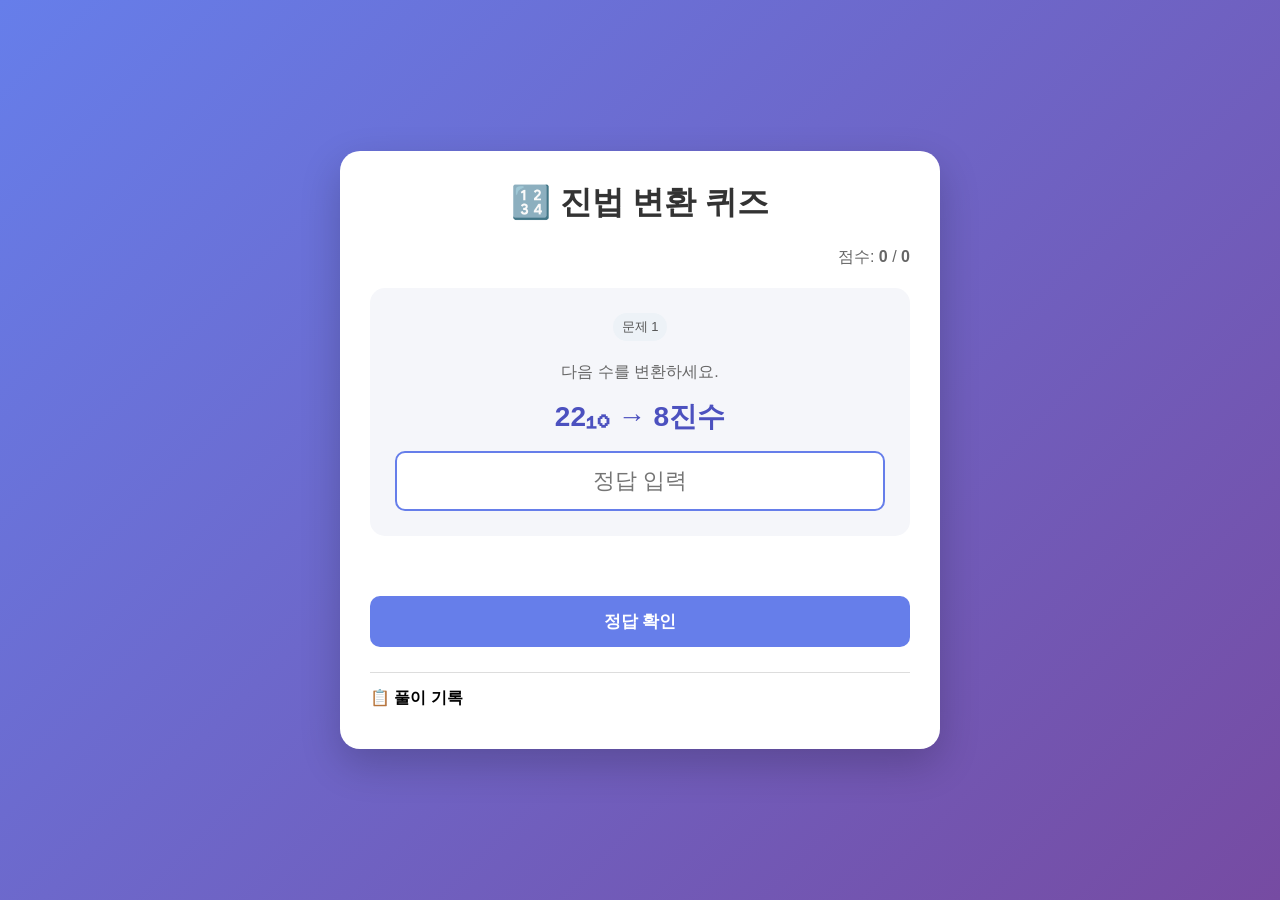
==== index.html @ 1759c620 "Rename 이진법 연습.html to index.html" ====
﻿<!DOCTYPE html>
<html lang="ko">
<head>
<meta charset="UTF-8">
<meta name="viewport" content="width=device-width, initial-scale=1.0">
<title>진법 변환 퀴즈</title>

<style>
    * {
        box-sizing: border-box;
    }

    body {
        margin: 0;
        font-family: Arial, sans-serif;
        background: linear-gradient(135deg, #667eea, #764ba2);
        min-height: 100vh;
        display: flex;
        justify-content: center;
        align-items: center;
        padding: 20px;
    }

    .quiz-container {
        width: 100%;
        max-width: 600px;
        background: white;
        border-radius: 20px;
        padding: 30px;
        box-shadow: 0 15px 40px rgba(0,0,0,0.2);
    }

    h1 {
        text-align: center;
        margin-top: 0;
        color: #333;
    }

    .score {
        text-align: right;
        color: #666;
        margin-bottom: 20px;
    }

    .question {
        background: #f5f6fa;
        border-radius: 15px;
        padding: 25px;
        text-align: center;
        margin-bottom: 20px;
    }

    .question .conversion {
        font-size: 28px;
        font-weight: bold;
        color: #4c51bf;
        margin: 15px 0;
    }

    .question p {
        color: #666;
        margin-bottom: 5px;
    }

    input {
        width: 100%;
        padding: 15px;
        font-size: 22px;
        text-align: center;
        border: 2px solid #ddd;
        border-radius: 10px;
        outline: none;
        transition: 0.2s;
    }

    input:focus {
        border-color: #667eea;
    }

    button {
        width: 100%;
        padding: 14px;
        border: none;
        border-radius: 10px;
        font-size: 17px;
        font-weight: bold;
        cursor: pointer;
        margin-top: 10px;
        transition: 0.2s;
    }

    #submitBtn {
        background: #667eea;
        color: white;
    }

    #submitBtn:hover {
        background: #5568d8;
    }

    #nextBtn {
        background: #48bb78;
        color: white;
        display: none;
    }

    #nextBtn:hover {
        background: #38a169;
    }

    .result {
        text-align: center;
        font-size: 18px;
        font-weight: bold;
        margin: 15px 0;
        min-height: 25px;
    }

    .correct {
        color: #38a169;
    }

    .wrong {
        color: #e53e3e;
    }

    .history {
        margin-top: 25px;
        border-top: 1px solid #ddd;
        padding-top: 15px;
    }

    .history-title {
        font-weight: bold;
        margin-bottom: 10px;
    }

    .history-item {
        padding: 7px 10px;
        border-radius: 7px;
        margin-bottom: 5px;
        font-size: 14px;
    }

    .history-item.correct {
        background: #e6fffa;
    }

    .history-item.wrong {
        background: #fff5f5;
    }

    .badge {
        display: inline-block;
        padding: 5px 9px;
        border-radius: 20px;
        background: #edf2f7;
        color: #555;
        font-size: 13px;
        margin-bottom: 5px;
    }
</style>
</head>

<body>

<div class="quiz-container">

    <h1>🔢 진법 변환 퀴즈</h1>

    <div class="score">
        점수: <strong id="score">0</strong> /
        <strong id="total">0</strong>
    </div>

    <div class="question">
        <span class="badge" id="questionNumber">문제 1</span>

        <p>다음 수를 변환하세요.</p>

        <div class="conversion" id="questionText">
            1010₂ → 10진수
        </div>

        <input
            type="text"
            id="answer"
            placeholder="정답 입력"
            autocomplete="off"
        >
    </div>

    <div class="result" id="result"></div>

    <button id="submitBtn">정답 확인</button>
    <button id="nextBtn">다음 문제 →</button>

    <div class="history">
        <div class="history-title">📋 풀이 기록</div>
        <div id="historyList"></div>
    </div>

</div>

<script>
    const BASES = {
        2: "2진수",
        8: "8진수",
        16: "16진수"
    };

    let currentQuestion;
    let score = 0;
    let total = 0;

    const questionText = document.getElementById("questionText");
    const questionNumber = document.getElementById("questionNumber");
    const answerInput = document.getElementById("answer");
    const result = document.getElementById("result");
    const scoreElement = document.getElementById("score");
    const totalElement = document.getElementById("total");
    const historyList = document.getElementById("historyList");

    const submitBtn = document.getElementById("submitBtn");
    const nextBtn = document.getElementById("nextBtn");


    // 10진수 → 2/8/16진수 문제 생성
    function generateQuestion() {

        const targetBases = [2, 8, 16];

        const targetBase =
            targetBases[Math.floor(Math.random() * targetBases.length)];

        // 1 ~ 255 사이의 10진수
        const decimalNumber =
            Math.floor(Math.random() * 255) + 1;

        const correctAnswer =
            decimalNumber.toString(targetBase).toUpperCase();

        currentQuestion = {
            decimalNumber,
            targetBase,
            correctAnswer
        };

        questionNumber.textContent =
            `문제 ${total + 1}`;

        questionText.textContent =
            `${decimalNumber}₁₀ → ${BASES[targetBase]}`;

        answerInput.value = "";
        answerInput.disabled = false;

        result.textContent = "";
        result.className = "result";

        submitBtn.style.display = "block";
        nextBtn.style.display = "none";

        answerInput.focus();
    }


    // 정답 확인
    function checkAnswer() {

        const userAnswer =
            answerInput.value.trim().toUpperCase();

        if (!userAnswer) {
            result.textContent = "정답을 입력해주세요.";
            result.className = "result wrong";
            return;
        }

        total++;

        if (userAnswer === currentQuestion.correctAnswer) {

            score++;

            result.textContent = "🎉 정답!";
            result.className = "result correct";

            addHistory(
                true,
                `${currentQuestion.decimalNumber}₁₀ → ` +
                `${currentQuestion.correctAnswer}${getSubscript(currentQuestion.targetBase)}`
            );

        } else {

            result.textContent =
                `❌ 오답! 정답: ${currentQuestion.correctAnswer}`;

            result.className = "result wrong";

            addHistory(
                false,
                `${currentQuestion.decimalNumber}₁₀ → ` +
                `입력: ${userAnswer} / 정답: ${currentQuestion.correctAnswer}`
            );
        }

        scoreElement.textContent = score;
        totalElement.textContent = total;

        answerInput.disabled = true;
        submitBtn.style.display = "none";
        nextBtn.style.display = "block";
    }


    // 진법 아래첨자
    function getSubscript(base) {
        const subscript = {
            2: "₂",
            8: "₈",
            16: "₁₆"
        };

        return subscript[base];
    }


    // 풀이 기록
    function addHistory(isCorrect, text) {

        const item = document.createElement("div");

        item.className =
            `history-item ${isCorrect ? "correct" : "wrong"}`;

        item.textContent =
            `${isCorrect ? "⭕" : "❌"} ${text}`;

        historyList.prepend(item);

        while (historyList.children.length > 10) {
            historyList.removeChild(historyList.lastChild);
        }
    }


    submitBtn.addEventListener("click", checkAnswer);

    nextBtn.addEventListener("click", generateQuestion);


    // Enter 키
    answerInput.addEventListener("keydown", function(event) {

        if (event.key === "Enter") {

            if (answerInput.disabled) {
                generateQuestion();
            } else {
                checkAnswer();
            }

        }

    });


    // 첫 문제
    generateQuestion();
</script>


</body>
</html>
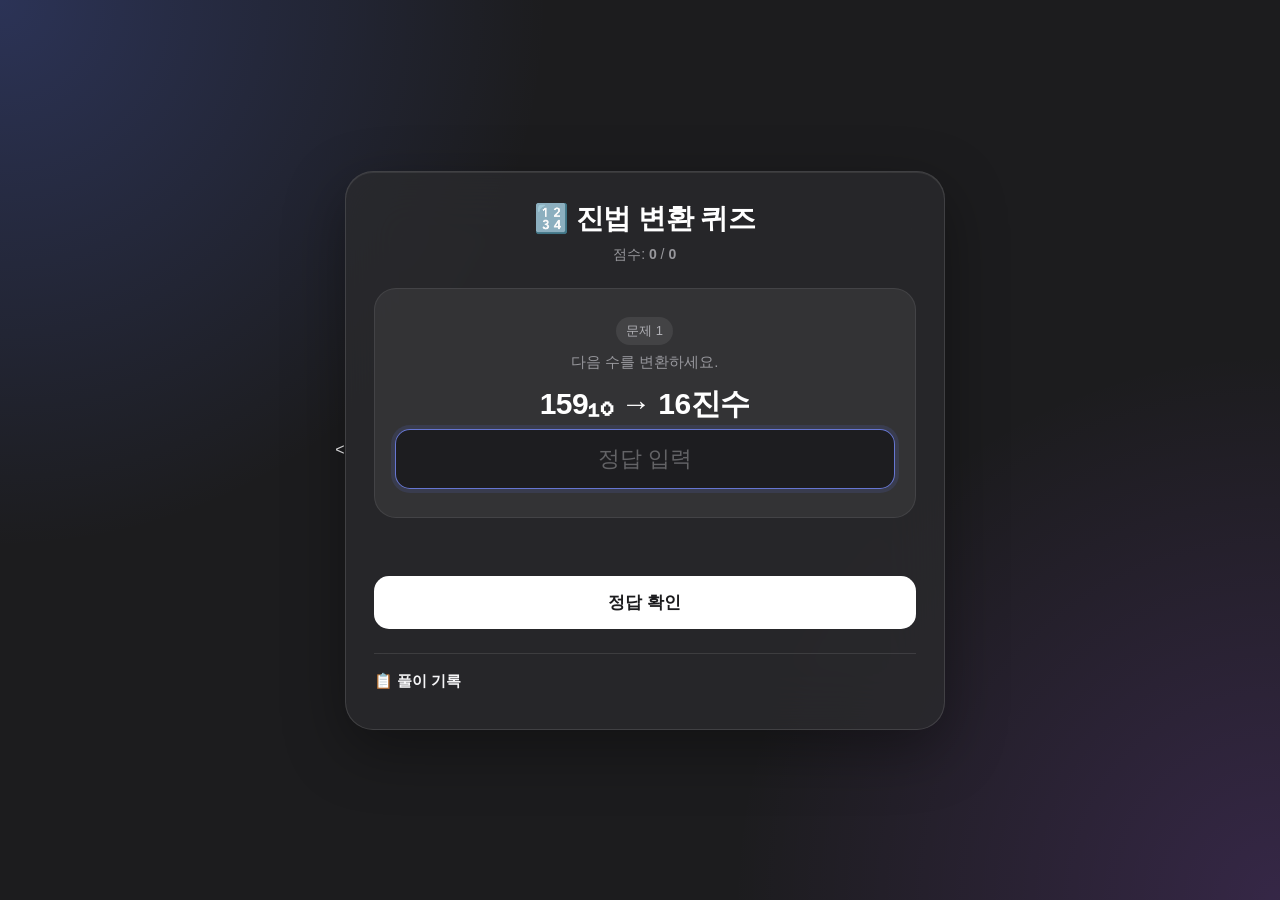
==== commit 468ca79b: "Refactor index.html for better design and functionality Updated styles and structure for improved UI" ====
--- a/index.html
+++ b/index.html
@@ -5,162 +5,225 @@
 <meta name="viewport" content="width=device-width, initial-scale=1.0">
 <title>진법 변환 퀴즈</title>
 
-<style>
+<<style>
     * {
         box-sizing: border-box;
     }
 
     body {
         margin: 0;
-        font-family: Arial, sans-serif;
-        background: linear-gradient(135deg, #667eea, #764ba2);
+        font-family: -apple-system, BlinkMacSystemFont, "SF Pro Display",
+                     "Pretendard", sans-serif;
+        background:
+            radial-gradient(circle at top left, rgba(90, 120, 255, 0.25), transparent 35%),
+            radial-gradient(circle at bottom right, rgba(170, 90, 255, 0.18), transparent 35%),
+            #1c1c1e;
         min-height: 100vh;
         display: flex;
         justify-content: center;
         align-items: center;
         padding: 20px;
+        color: #f5f5f7;
     }
 
     .quiz-container {
         width: 100%;
         max-width: 600px;
-        background: white;
-        border-radius: 20px;
-        padding: 30px;
-        box-shadow: 0 15px 40px rgba(0,0,0,0.2);
+        padding: 28px;
+        border-radius: 28px;
+
+        background: rgba(44, 44, 46, 0.72);
+        border: 1px solid rgba(255, 255, 255, 0.12);
+        box-shadow:
+            0 20px 60px rgba(0, 0, 0, 0.35),
+            inset 0 1px 0 rgba(255, 255, 255, 0.08);
+
+        backdrop-filter: blur(30px);
+        -webkit-backdrop-filter: blur(30px);
     }
 
     h1 {
         text-align: center;
-        margin-top: 0;
-        color: #333;
+        margin: 0 0 8px;
+        font-size: 28px;
+        font-weight: 700;
+        letter-spacing: -0.5px;
+        color: #ffffff;
     }
 
     .score {
-        text-align: right;
-        color: #666;
-        margin-bottom: 20px;
+        text-align: center;
+        color: #98989d;
+        font-size: 14px;
+        margin-bottom: 24px;
     }
 
     .question {
-        background: #f5f6fa;
-        border-radius: 15px;
-        padding: 25px;
+        background: rgba(58, 58, 60, 0.7);
+        border: 1px solid rgba(255, 255, 255, 0.08);
+        border-radius: 22px;
+        padding: 28px 20px;
         text-align: center;
-        margin-bottom: 20px;
+        margin-bottom: 18px;
+    }
+
+    .question p {
+        color: #98989d;
+        margin: 0 0 8px;
+        font-size: 15px;
     }
 
     .question .conversion {
-        font-size: 28px;
-        font-weight: bold;
-        color: #4c51bf;
-        margin: 15px 0;
-    }
-
-    .question p {
-        color: #666;
-        margin-bottom: 5px;
+        font-size: 30px;
+        font-weight: 700;
+        letter-spacing: -0.5px;
+        color: #ffffff;
+        margin: 12px 0 4px;
+    }
+
+    .badge {
+        display: inline-block;
+        padding: 5px 10px;
+        border-radius: 999px;
+        background: rgba(255, 255, 255, 0.08);
+        color: #b0b0b5;
+        font-size: 13px;
+        margin-bottom: 8px;
     }
 
     input {
         width: 100%;
-        padding: 15px;
+        padding: 16px;
         font-size: 22px;
+        font-family: inherit;
         text-align: center;
-        border: 2px solid #ddd;
-        border-radius: 10px;
+
+        color: #ffffff;
+        background: rgba(28, 28, 30, 0.75);
+
+        border: 1px solid rgba(255, 255, 255, 0.12);
+        border-radius: 15px;
         outline: none;
-        transition: 0.2s;
+
+        transition: 0.2s ease;
+    }
+
+    input::placeholder {
+        color: #636366;
     }
 
     input:focus {
-        border-color: #667eea;
+        border-color: rgba(120, 140, 255, 0.8);
+        background: rgba(28, 28, 30, 0.9);
+        box-shadow: 0 0 0 4px rgba(100, 120, 255, 0.12);
     }
 
     button {
         width: 100%;
-        padding: 14px;
+        padding: 15px;
         border: none;
-        border-radius: 10px;
+        border-radius: 15px;
+
+        font-family: inherit;
         font-size: 17px;
-        font-weight: bold;
+        font-weight: 600;
+
         cursor: pointer;
         margin-top: 10px;
-        transition: 0.2s;
+
+        transition:
+            transform 0.15s ease,
+            opacity 0.15s ease,
+            background 0.2s ease;
+    }
+
+    button:active {
+        transform: scale(0.98);
     }
 
     #submitBtn {
-        background: #667eea;
-        color: white;
+        background: #ffffff;
+        color: #1c1c1e;
     }
 
     #submitBtn:hover {
-        background: #5568d8;
+        background: #e5e5ea;
     }
 
     #nextBtn {
-        background: #48bb78;
+        background: rgba(72, 187, 120, 0.9);
         color: white;
         display: none;
     }
 
     #nextBtn:hover {
-        background: #38a169;
+        background: rgba(72, 187, 120, 1);
     }
 
     .result {
         text-align: center;
-        font-size: 18px;
-        font-weight: bold;
-        margin: 15px 0;
-        min-height: 25px;
+        font-size: 16px;
+        font-weight: 600;
+        margin: 16px 0;
+        min-height: 24px;
     }
 
     .correct {
-        color: #38a169;
+        color: #30d158;
     }
 
     .wrong {
-        color: #e53e3e;
+        color: #ff453a;
     }
 
     .history {
-        margin-top: 25px;
-        border-top: 1px solid #ddd;
-        padding-top: 15px;
+        margin-top: 24px;
+        border-top: 1px solid rgba(255, 255, 255, 0.1);
+        padding-top: 18px;
     }
 
     .history-title {
-        font-weight: bold;
+        font-size: 15px;
+        font-weight: 600;
+        color: #f5f5f7;
         margin-bottom: 10px;
     }
 
     .history-item {
-        padding: 7px 10px;
-        border-radius: 7px;
-        margin-bottom: 5px;
+        padding: 9px 12px;
+        border-radius: 11px;
+        margin-bottom: 6px;
         font-size: 14px;
+        background: rgba(255, 255, 255, 0.05);
     }
 
     .history-item.correct {
-        background: #e6fffa;
+        background: rgba(48, 209, 88, 0.10);
     }
 
     .history-item.wrong {
-        background: #fff5f5;
-    }
-
-    .badge {
-        display: inline-block;
-        padding: 5px 9px;
-        border-radius: 20px;
-        background: #edf2f7;
-        color: #555;
-        font-size: 13px;
-        margin-bottom: 5px;
-    }
-</style>
-</head>
+        background: rgba(255, 69, 58, 0.10);
+    }
+
+    @media (max-width: 500px) {
+        body {
+            padding: 14px;
+        }
+
+        .quiz-container {
+            padding: 22px;
+            border-radius: 24px;
+        }
+
+        h1 {
+            font-size: 25px;
+        }
+
+        .question .conversion {
+            font-size: 27px;
+        }
+    }
+</style></head>
 
 <body>
 
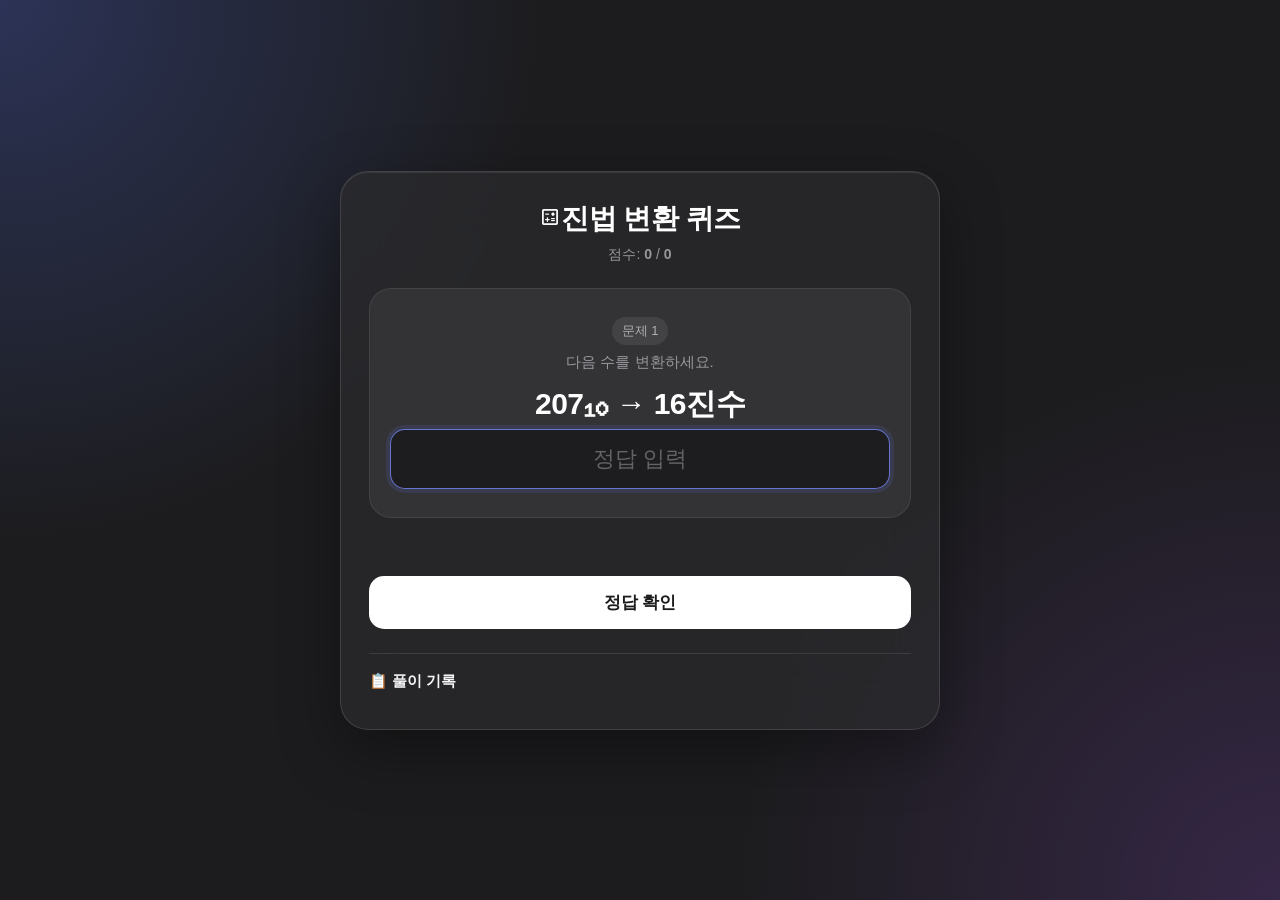
==== commit 96240a2b: "이모지 ➡️ 머터리얼 아이콘 변경 시험 Added Material Symbols font and adjusted styles." ====
--- a/index.html
+++ b/index.html
@@ -4,8 +4,12 @@
 <meta charset="UTF-8">
 <meta name="viewport" content="width=device-width, initial-scale=1.0">
 <title>진법 변환 퀴즈</title>
-
-<<style>
+<link
+    href="https://fonts.googleapis.com/css2?family=Material+Symbols+Rounded:opsz,wght,FILL,GRAD@20..48,400,0,0"
+    rel="stylesheet"
+/>
+
+<style>
     * {
         box-sizing: border-box;
     }
@@ -223,13 +227,30 @@
             font-size: 27px;
         }
     }
+
+   .material-symbols-rounded {
+    font-family: 'Material Symbols Rounded';
+    font-weight: normal;
+    font-style: normal;
+    font-size: 22px;
+    line-height: 1;
+    letter-spacing: normal;
+    text-transform: none;
+    display: inline-block;
+    white-space: nowrap;
+    word-wrap: normal;
+    direction: ltr;
+    -webkit-font-feature-settings: 'liga';
+    -webkit-font-smoothing: antialiased;
+    font-feature-settings: 'liga';
+}
 </style></head>
 
 <body>
 
 <div class="quiz-container">
 
-    <h1>🔢 진법 변환 퀴즈</h1>
+    <h1><span class="material-symbols-rounded">calculate</span>진법 변환 퀴즈</h1>
 
     <div class="score">
         점수: <strong id="score">0</strong> /
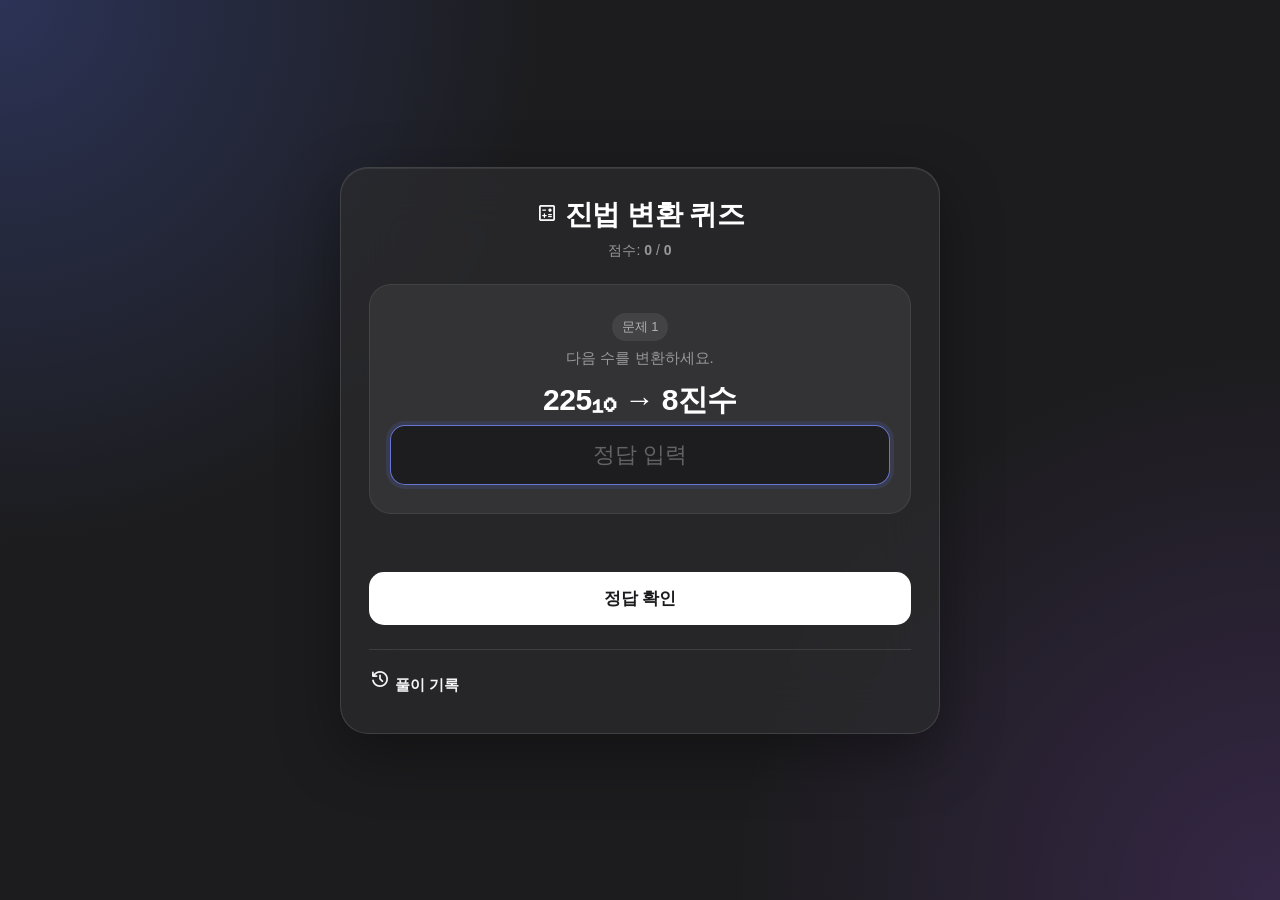
==== commit f3463598: "머터리얼 아이콘 변경작업" ====
--- a/index.html
+++ b/index.html
@@ -250,7 +250,7 @@
 
 <div class="quiz-container">
 
-    <h1><span class="material-symbols-rounded">calculate</span>진법 변환 퀴즈</h1>
+    <h1><span class="material-symbols-rounded">calculate</span> 진법 변환 퀴즈</h1>
 
     <div class="score">
         점수: <strong id="score">0</strong> /
@@ -280,7 +280,7 @@
     <button id="nextBtn">다음 문제 →</button>
 
     <div class="history">
-        <div class="history-title">📋 풀이 기록</div>
+        <div class="history-title"><span class="material-symbols-rounded">history</span> 풀이 기록</div>
         <div id="historyList"></div>
     </div>
 
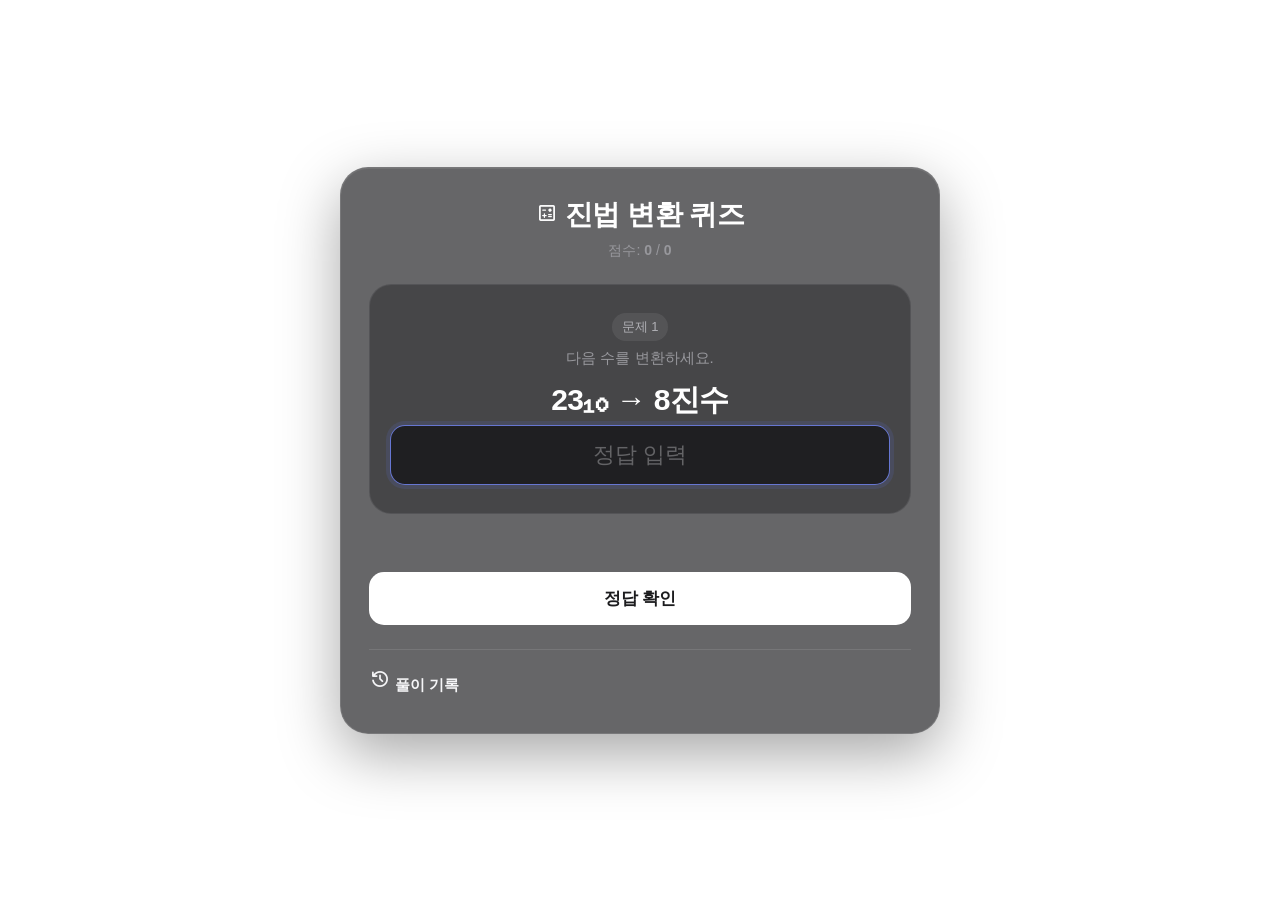
==== commit 3402fbbd: "라이트모드 테스트" ====
--- a/index.html
+++ b/index.html
@@ -18,10 +18,7 @@
         margin: 0;
         font-family: -apple-system, BlinkMacSystemFont, "SF Pro Display",
                      "Pretendard", sans-serif;
-        background:
-            radial-gradient(circle at top left, rgba(90, 120, 255, 0.25), transparent 35%),
-            radial-gradient(circle at bottom right, rgba(170, 90, 255, 0.18), transparent 35%),
-            #1c1c1e;
+        background color:#f2f2f2;
         min-height: 100vh;
         display: flex;
         justify-content: center;
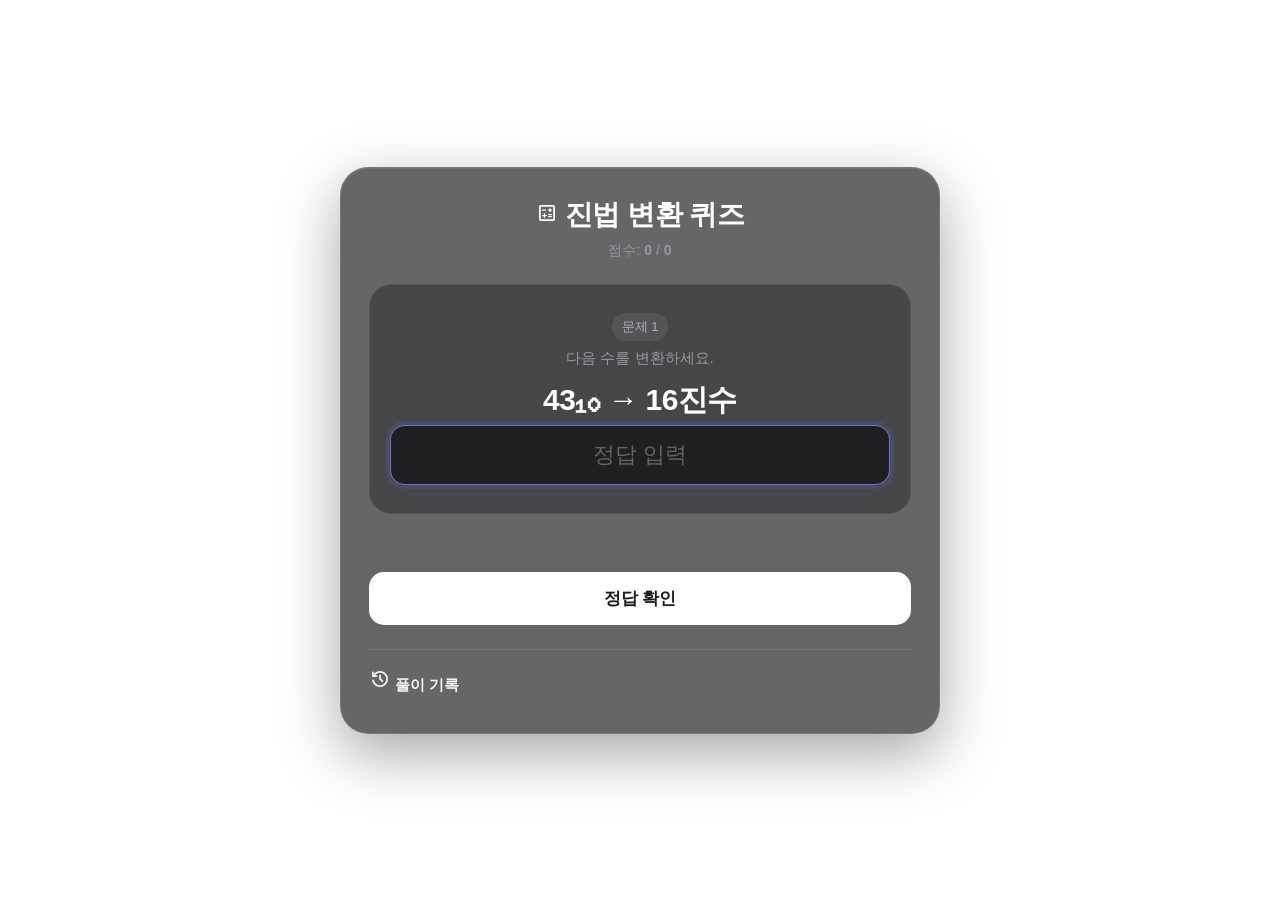
==== commit 4ee56620: "코드 가독성 수정" ====
--- a/index.html
+++ b/index.html
@@ -241,46 +241,34 @@
     -webkit-font-smoothing: antialiased;
     font-feature-settings: 'liga';
 }
-</style></head>
-
-<body>
-
-<div class="quiz-container">
-
-    <h1><span class="material-symbols-rounded">calculate</span> 진법 변환 퀴즈</h1>
-
-    <div class="score">
-        점수: <strong id="score">0</strong> /
-        <strong id="total">0</strong>
-    </div>
-
-    <div class="question">
-        <span class="badge" id="questionNumber">문제 1</span>
-
-        <p>다음 수를 변환하세요.</p>
-
-        <div class="conversion" id="questionText">
-            1010₂ → 10진수
-        </div>
-
-        <input
+</style>
+</head>
+    <body>
+        <div class="quiz-container">
+            <h1><span class="material-symbols-rounded">calculate</span> 진법 변환 퀴즈</h1>
+                <div class="score">
+                    점수: <strong id="score">0</strong> /
+                    <strong id="total">0</strong>
+            </div>
+            <div class="question">
+                <span class="badge" id="questionNumber">문제 1</span>
+                <p>다음 수를 변환하세요.</p>
+                <div class="conversion" id="questionText">
+                    1010₂ → 10진수
+            </div>
+            <input
             type="text"
             id="answer"
             placeholder="정답 입력"
-            autocomplete="off"
-        >
+            autocomplete="off">
     </div>
-
     <div class="result" id="result"></div>
-
-    <button id="submitBtn">정답 확인</button>
-    <button id="nextBtn">다음 문제 →</button>
-
-    <div class="history">
-        <div class="history-title"><span class="material-symbols-rounded">history</span> 풀이 기록</div>
+        <button id="submitBtn">정답 확인</button>
+        <button id="nextBtn">다음 문제 →</button>
+        <div class="history">
+            <div class="history-title"><span class="material-symbols-rounded">history</span> 풀이 기록</div>
         <div id="historyList"></div>
     </div>
-
 </div>
 
 <script>
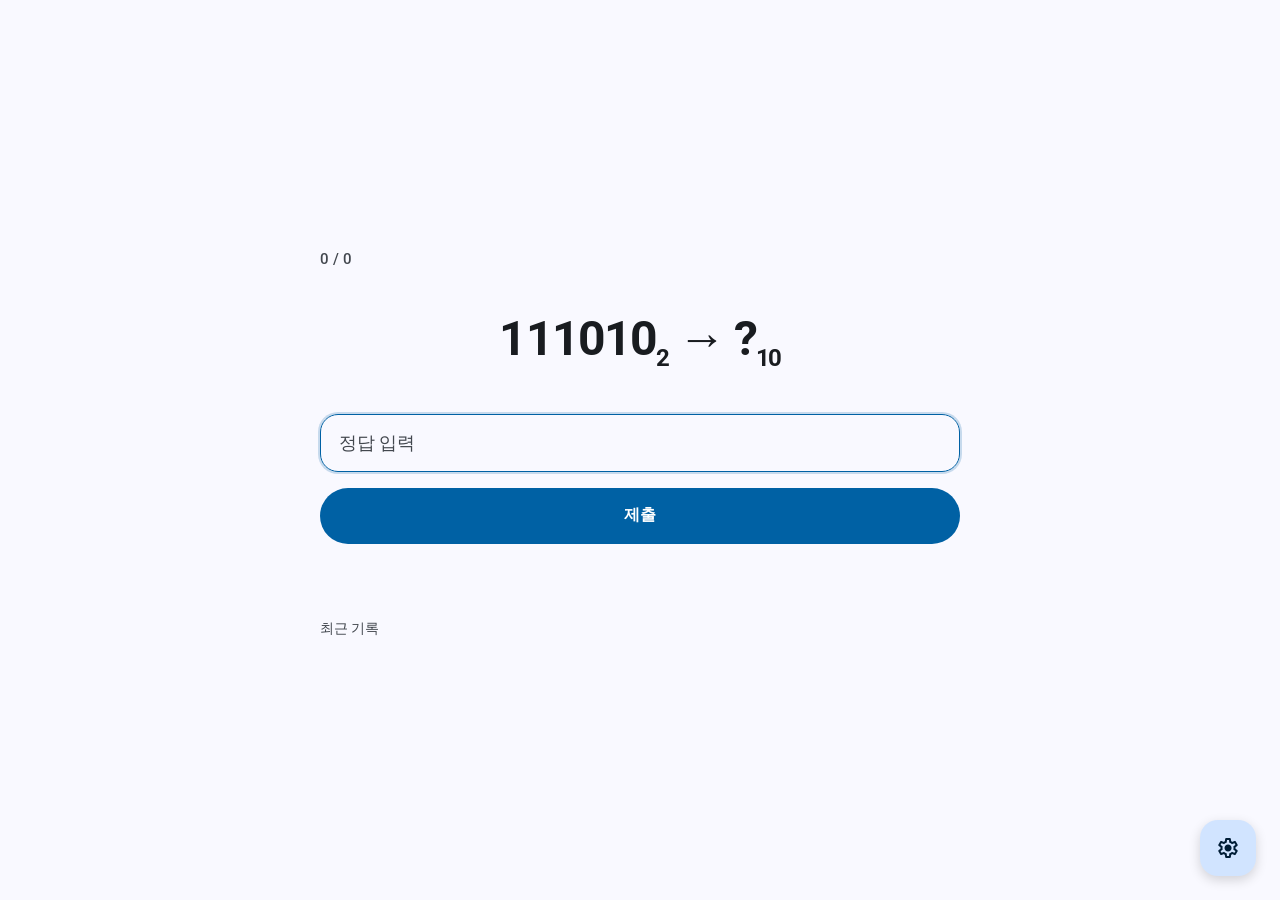
==== commit 0666ab03: "Add files via upload" ====
--- a/index.html
+++ b/index.html
@@ -1,445 +1,734 @@
-﻿<!DOCTYPE html>
+<!DOCTYPE html>
 <html lang="ko">
 <head>
-<meta charset="UTF-8">
-<meta name="viewport" content="width=device-width, initial-scale=1.0">
-<title>진법 변환 퀴즈</title>
-<link
-    href="https://fonts.googleapis.com/css2?family=Material+Symbols+Rounded:opsz,wght,FILL,GRAD@20..48,400,0,0"
-    rel="stylesheet"
-/>
-
-<style>
-    * {
-        box-sizing: border-box;
-    }
-
-    body {
-        margin: 0;
-        font-family: -apple-system, BlinkMacSystemFont, "SF Pro Display",
-                     "Pretendard", sans-serif;
-        background color:#f2f2f2;
-        min-height: 100vh;
-        display: flex;
-        justify-content: center;
-        align-items: center;
-        padding: 20px;
-        color: #f5f5f7;
-    }
-
-    .quiz-container {
-        width: 100%;
-        max-width: 600px;
-        padding: 28px;
-        border-radius: 28px;
-
-        background: rgba(44, 44, 46, 0.72);
-        border: 1px solid rgba(255, 255, 255, 0.12);
-        box-shadow:
-            0 20px 60px rgba(0, 0, 0, 0.35),
-            inset 0 1px 0 rgba(255, 255, 255, 0.08);
-
-        backdrop-filter: blur(30px);
-        -webkit-backdrop-filter: blur(30px);
-    }
-
-    h1 {
-        text-align: center;
-        margin: 0 0 8px;
-        font-size: 28px;
-        font-weight: 700;
-        letter-spacing: -0.5px;
-        color: #ffffff;
-    }
-
-    .score {
-        text-align: center;
-        color: #98989d;
-        font-size: 14px;
-        margin-bottom: 24px;
-    }
-
-    .question {
-        background: rgba(58, 58, 60, 0.7);
-        border: 1px solid rgba(255, 255, 255, 0.08);
-        border-radius: 22px;
-        padding: 28px 20px;
-        text-align: center;
-        margin-bottom: 18px;
-    }
-
-    .question p {
-        color: #98989d;
-        margin: 0 0 8px;
-        font-size: 15px;
-    }
-
-    .question .conversion {
-        font-size: 30px;
-        font-weight: 700;
-        letter-spacing: -0.5px;
-        color: #ffffff;
-        margin: 12px 0 4px;
-    }
-
-    .badge {
-        display: inline-block;
-        padding: 5px 10px;
-        border-radius: 999px;
-        background: rgba(255, 255, 255, 0.08);
-        color: #b0b0b5;
-        font-size: 13px;
-        margin-bottom: 8px;
-    }
-
-    input {
-        width: 100%;
-        padding: 16px;
-        font-size: 22px;
-        font-family: inherit;
-        text-align: center;
-
-        color: #ffffff;
-        background: rgba(28, 28, 30, 0.75);
-
-        border: 1px solid rgba(255, 255, 255, 0.12);
-        border-radius: 15px;
-        outline: none;
-
-        transition: 0.2s ease;
-    }
-
-    input::placeholder {
-        color: #636366;
-    }
-
-    input:focus {
-        border-color: rgba(120, 140, 255, 0.8);
-        background: rgba(28, 28, 30, 0.9);
-        box-shadow: 0 0 0 4px rgba(100, 120, 255, 0.12);
-    }
-
-    button {
-        width: 100%;
-        padding: 15px;
-        border: none;
-        border-radius: 15px;
-
-        font-family: inherit;
-        font-size: 17px;
-        font-weight: 600;
-
-        cursor: pointer;
-        margin-top: 10px;
-
-        transition:
-            transform 0.15s ease,
-            opacity 0.15s ease,
-            background 0.2s ease;
-    }
-
-    button:active {
-        transform: scale(0.98);
-    }
-
-    #submitBtn {
-        background: #ffffff;
-        color: #1c1c1e;
-    }
-
-    #submitBtn:hover {
-        background: #e5e5ea;
-    }
-
-    #nextBtn {
-        background: rgba(72, 187, 120, 0.9);
-        color: white;
+    <meta charset="UTF-8">
+
+    <meta
+        name="viewport"
+        content="width=device-width, initial-scale=1.0, viewport-fit=cover"
+    >
+
+    <title>진법 변환 퀴즈</title>
+
+    <!-- Material Symbols + Roboto -->
+    <link
+        rel="preconnect"
+        href="https://fonts.googleapis.com"
+    >
+
+    <link
+        rel="preconnect"
+        href="https://fonts.gstatic.com"
+        crossorigin
+    >
+
+    <link
+        href="https://fonts.googleapis.com/css2?family=Material+Symbols+Rounded:opsz,wght,FILL,GRAD@20..48,400,0,0&family=Roboto:wght@400;500;700&display=swap"
+        rel="stylesheet"
+    >
+
+    <!-- 색상 / 디자인 -->
+    <link rel="stylesheet" href="theme.css">
+
+    <!-- 레이아웃 / 컴포넌트 -->
+    <link rel="stylesheet" href="style.css">
+
+    <style>
+    #settingsContainer {
         display: none;
     }
 
-    #nextBtn:hover {
-        background: rgba(72, 187, 120, 1);
+    #settingsContainer.settings-open {
+        display: block;
     }
-
-    .result {
-        text-align: center;
-        font-size: 16px;
-        font-weight: 600;
-        margin: 16px 0;
-        min-height: 24px;
-    }
-
-    .correct {
-        color: #30d158;
-    }
-
-    .wrong {
-        color: #ff453a;
-    }
-
-    .history {
-        margin-top: 24px;
-        border-top: 1px solid rgba(255, 255, 255, 0.1);
-        padding-top: 18px;
-    }
-
-    .history-title {
-        font-size: 15px;
-        font-weight: 600;
-        color: #f5f5f7;
-        margin-bottom: 10px;
-    }
-
-    .history-item {
-        padding: 9px 12px;
-        border-radius: 11px;
-        margin-bottom: 6px;
-        font-size: 14px;
-        background: rgba(255, 255, 255, 0.05);
-    }
-
-    .history-item.correct {
-        background: rgba(48, 209, 88, 0.10);
-    }
-
-    .history-item.wrong {
-        background: rgba(255, 69, 58, 0.10);
-    }
-
-    @media (max-width: 500px) {
-        body {
-            padding: 14px;
-        }
-
-        .quiz-container {
-            padding: 22px;
-            border-radius: 24px;
-        }
-
-        h1 {
-            font-size: 25px;
-        }
-
-        .question .conversion {
-            font-size: 27px;
-        }
-    }
-
-   .material-symbols-rounded {
-    font-family: 'Material Symbols Rounded';
-    font-weight: normal;
-    font-style: normal;
-    font-size: 22px;
-    line-height: 1;
-    letter-spacing: normal;
-    text-transform: none;
-    display: inline-block;
-    white-space: nowrap;
-    word-wrap: normal;
-    direction: ltr;
-    -webkit-font-feature-settings: 'liga';
-    -webkit-font-smoothing: antialiased;
-    font-feature-settings: 'liga';
-}
 </style>
 </head>
-    <body>
-        <div class="quiz-container">
-            <h1><span class="material-symbols-rounded">calculate</span> 진법 변환 퀴즈</h1>
-                <div class="score">
-                    점수: <strong id="score">0</strong> /
-                    <strong id="total">0</strong>
+
+
+<body>
+
+    <!-- =====================================================
+         QUIZ
+         ===================================================== -->
+
+    <main class="app">
+
+        <section class="quiz-card">
+
+            <!-- 상단 -->
+            <header class="header">
+
+                <div class="title">
+
+                    <div class="title-icon">
+                        <span class="material-symbols-rounded">
+                            calculate
+                        </span>
+                    </div>
+
+                    <span>진법 변환 퀴즈</span>
+
+                </div>
+
+
+                <div
+                    class="score"
+                    id="score"
+                >
+                    0 / 0
+                </div>
+
+            </header>
+
+
+            <!-- 문제 -->
+            <div
+                class="question"
+                id="question"
+            >
+                101101<sub>2</sub> → ?<sub>16</sub>
             </div>
-            <div class="question">
-                <span class="badge" id="questionNumber">문제 1</span>
-                <p>다음 수를 변환하세요.</p>
-                <div class="conversion" id="questionText">
-                    1010₂ → 10진수
+
+
+            <!-- 답 입력 -->
+            <div class="answer-area">
+
+                <input
+                    id="answerInput"
+                    class="answer-input"
+                    type="text"
+                    inputmode="text"
+                    autocomplete="off"
+                    autocapitalize="characters"
+                    spellcheck="false"
+                    placeholder="정답 입력"
+                    aria-label="답 입력"
+                >
+
+
+                <button
+                    id="submitButton"
+                    class="submit-button"
+                    type="button"
+                >
+                    제출
+                </button>
+
             </div>
-            <input
-            type="text"
-            id="answer"
-            placeholder="정답 입력"
-            autocomplete="off">
+
+
+            <!-- 결과 -->
+            <div
+                id="result"
+                class="result"
+                aria-live="polite"
+            ></div>
+
+
+            <!-- 최근 기록 -->
+            <section class="history">
+
+                <div class="history-title">
+                    최근 기록
+                </div>
+
+                <div
+                    id="historyList"
+                    class="history-list"
+                ></div>
+
+            </section>
+
+        </section>
+
+    </main>
+
+
+
+    <!-- =====================================================
+         SETTINGS FAB
+         오른쪽 아래 설정 버튼
+         ===================================================== -->
+
+    <button
+        id="settingsFab"
+        class="settings-fab"
+        type="button"
+        aria-label="설정"
+        aria-haspopup="dialog"
+    >
+
+        <span class="material-symbols-rounded">
+            settings
+        </span>
+
+    </button>
+
+
+
+    <!-- =====================================================
+         SETTINGS BOTTOM SHEET
+         ===================================================== -->
+
+    <div id="settingsContainer">
+
+
+        <!-- 배경 눌러도 닫힘 -->
+        <div
+            id="settingsBackdrop"
+            class="settings-backdrop"
+        ></div>
+
+
+        <section
+            id="settingsSheet"
+            class="settings-sheet"
+            role="dialog"
+            aria-modal="true"
+            aria-label="설정"
+        >
+
+            <!-- 위에 있는 작은 손잡이 -->
+            <div class="sheet-handle"></div>
+
+
+            <!-- =================================================
+                 SETTINGS MAIN
+                 ================================================= -->
+
+            <div
+                id="settingsMain"
+                class="settings-main"
+            >
+
+
+                <!-- 진법 -->
+
+                <div class="settings-group">
+
+                    <div class="settings-group-title">
+                        진법
+                    </div>
+
+
+                    <!-- 입력 진법 -->
+
+                    <button
+                        id="inputBaseSetting"
+                        class="settings-item"
+                        type="button"
+                    >
+
+                        <div class="settings-item-icon">
+
+                            <span class="material-symbols-rounded">
+                                input
+                            </span>
+
+                        </div>
+
+
+                        <div class="settings-item-content">
+
+                            <div class="settings-item-title">
+                                입력 진법
+                            </div>
+
+                            <div
+                                id="inputBaseSummary"
+                                class="settings-item-summary"
+                            >
+                                2진수
+                            </div>
+
+                        </div>
+
+
+                        <span class="material-symbols-rounded settings-chevron">
+                            chevron_right
+                        </span>
+
+                    </button>
+
+
+                    <!-- 출력 진법 -->
+
+                    <button
+                        id="outputBaseSetting"
+                        class="settings-item"
+                        type="button"
+                    >
+
+                        <div class="settings-item-icon">
+
+                            <span class="material-symbols-rounded">
+                                output
+                            </span>
+
+                        </div>
+
+
+                        <div class="settings-item-content">
+
+                            <div class="settings-item-title">
+                                출력 진법
+                            </div>
+
+                            <div
+                                id="outputBaseSummary"
+                                class="settings-item-summary"
+                            >
+                                10진수
+                            </div>
+
+                        </div>
+
+
+                        <span class="material-symbols-rounded settings-chevron">
+                            chevron_right
+                        </span>
+
+                    </button>
+
+                </div>
+
+
+
+                <!-- 화면 -->
+
+                <div class="settings-group">
+
+                    <div class="settings-group-title">
+                        화면
+                    </div>
+
+
+                    <!-- 테마 -->
+
+                    <button
+                        id="themeSetting"
+                        class="settings-item"
+                        type="button"
+                    >
+
+                        <div class="settings-item-icon">
+
+                            <span class="material-symbols-rounded">
+                                dark_mode
+                            </span>
+
+                        </div>
+
+
+                        <div class="settings-item-content">
+
+                            <div class="settings-item-title">
+                                테마
+                            </div>
+
+                            <div
+                                id="themeSummary"
+                                class="settings-item-summary"
+                            >
+                                라이트
+                            </div>
+
+                        </div>
+
+
+                        <span class="material-symbols-rounded settings-chevron">
+                            chevron_right
+                        </span>
+
+                    </button>
+
+                </div>
+
+
+
+                <!-- 기타 -->
+
+                <div class="settings-group">
+
+                    <div class="settings-group-title">
+                        기타
+                    </div>
+
+
+                    <!-- GitHub -->
+
+                    <button
+                        id="githubButton"
+                        class="settings-item"
+                        type="button"
+                    >
+
+                        <div class="settings-item-icon">
+
+                            <span class="material-symbols-rounded">
+                                code
+                            </span>
+
+                        </div>
+
+
+                        <div class="settings-item-content">
+
+                            <div class="settings-item-title">
+                                GitHub
+                            </div>
+
+                            <div class="settings-item-summary">
+                                프로젝트 소스 코드
+                            </div>
+
+                        </div>
+
+
+                        <span class="material-symbols-rounded">
+                            open_in_new
+                        </span>
+
+                    </button>
+
+                </div>
+
+            </div>
+
+
+
+            <!-- =================================================
+                 INPUT BASE SCREEN
+                 ================================================= -->
+
+            <div
+                id="inputBaseScreen"
+                class="settings-subscreen"
+            >
+
+                <div class="subscreen-header">
+
+                    <button
+                        id="inputBaseBack"
+                        class="icon-button"
+                        type="button"
+                        aria-label="뒤로"
+                    >
+
+                        <span class="material-symbols-rounded">
+                            arrow_back
+                        </span>
+
+                    </button>
+
+
+                    <div class="subscreen-header-text">
+
+                        <h2>입력 진법</h2>
+
+                        <p>
+                            문제에 표시되는 숫자의 진법
+                        </p>
+
+                    </div>
+
+                </div>
+
+
+                <!-- 여기서 여러 개 선택 가능 -->
+
+                <div
+                    id="inputBaseChips"
+                    class="chip-group"
+                >
+
+                    <button
+                        class="filter-chip"
+                        type="button"
+                        data-base="2"
+                    >
+
+                        <span class="check material-symbols-rounded">
+                            check
+                        </span>
+
+                        2진수
+
+                    </button>
+
+
+                    <button
+                        class="filter-chip"
+                        type="button"
+                        data-base="8"
+                    >
+
+                        <span class="check material-symbols-rounded">
+                            check
+                        </span>
+
+                        8진수
+
+                    </button>
+
+
+                    <button
+                        class="filter-chip"
+                        type="button"
+                        data-base="10"
+                    >
+
+                        <span class="check material-symbols-rounded">
+                            check
+                        </span>
+
+                        10진수
+
+                    </button>
+
+
+                    <button
+                        class="filter-chip"
+                        type="button"
+                        data-base="16"
+                    >
+
+                        <span class="check material-symbols-rounded">
+                            check
+                        </span>
+
+                        16진수
+
+                    </button>
+
+                </div>
+
+            </div>
+
+
+
+            <!-- =================================================
+                 OUTPUT BASE SCREEN
+                 ================================================= -->
+
+            <div
+                id="outputBaseScreen"
+                class="settings-subscreen"
+            >
+
+                <div class="subscreen-header">
+
+                    <button
+                        id="outputBaseBack"
+                        class="icon-button"
+                        type="button"
+                        aria-label="뒤로"
+                    >
+
+                        <span class="material-symbols-rounded">
+                            arrow_back
+                        </span>
+
+                    </button>
+
+
+                    <div class="subscreen-header-text">
+
+                        <h2>출력 진법</h2>
+
+                        <p>
+                            정답을 입력할 진법
+                        </p>
+
+                    </div>
+
+                </div>
+
+
+                <div
+                    id="outputBaseChips"
+                    class="chip-group"
+                >
+
+                    <button
+                        class="filter-chip"
+                        type="button"
+                        data-base="2"
+                    >
+
+                        <span class="check material-symbols-rounded">
+                            check
+                        </span>
+
+                        2진수
+
+                    </button>
+
+
+                    <button
+                        class="filter-chip"
+                        type="button"
+                        data-base="8"
+                    >
+
+                        <span class="check material-symbols-rounded">
+                            check
+                        </span>
+
+                        8진수
+
+                    </button>
+
+
+                    <button
+                        class="filter-chip"
+                        type="button"
+                        data-base="10"
+                    >
+
+                        <span class="check material-symbols-rounded">
+                            check
+                        </span>
+
+                        10진수
+
+                    </button>
+
+
+                    <button
+                        class="filter-chip"
+                        type="button"
+                        data-base="16"
+                    >
+
+                        <span class="check material-symbols-rounded">
+                            check
+                        </span>
+
+                        16진수
+
+                    </button>
+
+                </div>
+
+            </div>
+
+
+
+            <!-- =================================================
+                 THEME SCREEN
+                 ================================================= -->
+
+            <div
+                id="themeScreen"
+                class="settings-subscreen"
+            >
+
+                <div class="subscreen-header">
+
+                    <button
+                        id="themeBack"
+                        class="icon-button"
+                        type="button"
+                        aria-label="뒤로"
+                    >
+
+                        <span class="material-symbols-rounded">
+                            arrow_back
+                        </span>
+
+                    </button>
+
+
+                    <div class="subscreen-header-text">
+
+                        <h2>테마</h2>
+
+                        <p>
+                            앱의 화면 테마를 선택해주세요
+                        </p>
+
+                    </div>
+
+                </div>
+
+
+                <!-- 테마 선택 -->
+
+                <div class="choice-list">
+
+
+                    <!-- 라이트 -->
+
+                    <button
+                        class="choice-item"
+                        type="button"
+                        data-theme-choice="light"
+                    >
+
+                        <span>
+                            라이트
+                        </span>
+
+                        <span class="check material-symbols-rounded">
+                            check
+                        </span>
+
+                    </button>
+
+
+                    <!-- 다크 -->
+
+                    <button
+                        class="choice-item"
+                        type="button"
+                        data-theme-choice="dark"
+                    >
+
+                        <span>
+                            다크
+                        </span>
+
+                        <span class="check material-symbols-rounded">
+                            check
+                        </span>
+
+                    </button>
+
+
+                    <!-- 기기 설정 -->
+
+                    <button
+                        class="choice-item"
+                        type="button"
+                        data-theme-choice="system"
+                    >
+
+                        <span>
+                            기기 설정
+                        </span>
+
+                        <span class="check material-symbols-rounded">
+                            check
+                        </span>
+
+                    </button>
+
+                </div>
+
+            </div>
+
+        </section>
+
     </div>
-    <div class="result" id="result"></div>
-        <button id="submitBtn">정답 확인</button>
-        <button id="nextBtn">다음 문제 →</button>
-        <div class="history">
-            <div class="history-title"><span class="material-symbols-rounded">history</span> 풀이 기록</div>
-        <div id="historyList"></div>
-    </div>
-</div>
-
-<script>
-    const BASES = {
-        2: "2진수",
-        8: "8진수",
-        16: "16진수"
-    };
-
-    let currentQuestion;
-    let score = 0;
-    let total = 0;
-
-    const questionText = document.getElementById("questionText");
-    const questionNumber = document.getElementById("questionNumber");
-    const answerInput = document.getElementById("answer");
-    const result = document.getElementById("result");
-    const scoreElement = document.getElementById("score");
-    const totalElement = document.getElementById("total");
-    const historyList = document.getElementById("historyList");
-
-    const submitBtn = document.getElementById("submitBtn");
-    const nextBtn = document.getElementById("nextBtn");
-
-
-    // 10진수 → 2/8/16진수 문제 생성
-    function generateQuestion() {
-
-        const targetBases = [2, 8, 16];
-
-        const targetBase =
-            targetBases[Math.floor(Math.random() * targetBases.length)];
-
-        // 1 ~ 255 사이의 10진수
-        const decimalNumber =
-            Math.floor(Math.random() * 255) + 1;
-
-        const correctAnswer =
-            decimalNumber.toString(targetBase).toUpperCase();
-
-        currentQuestion = {
-            decimalNumber,
-            targetBase,
-            correctAnswer
-        };
-
-        questionNumber.textContent =
-            `문제 ${total + 1}`;
-
-        questionText.textContent =
-            `${decimalNumber}₁₀ → ${BASES[targetBase]}`;
-
-        answerInput.value = "";
-        answerInput.disabled = false;
-
-        result.textContent = "";
-        result.className = "result";
-
-        submitBtn.style.display = "block";
-        nextBtn.style.display = "none";
-
-        answerInput.focus();
-    }
-
-
-    // 정답 확인
-    function checkAnswer() {
-
-        const userAnswer =
-            answerInput.value.trim().toUpperCase();
-
-        if (!userAnswer) {
-            result.textContent = "정답을 입력해주세요.";
-            result.className = "result wrong";
-            return;
-        }
-
-        total++;
-
-        if (userAnswer === currentQuestion.correctAnswer) {
-
-            score++;
-
-            result.textContent = "🎉 정답!";
-            result.className = "result correct";
-
-            addHistory(
-                true,
-                `${currentQuestion.decimalNumber}₁₀ → ` +
-                `${currentQuestion.correctAnswer}${getSubscript(currentQuestion.targetBase)}`
-            );
-
-        } else {
-
-            result.textContent =
-                `❌ 오답! 정답: ${currentQuestion.correctAnswer}`;
-
-            result.className = "result wrong";
-
-            addHistory(
-                false,
-                `${currentQuestion.decimalNumber}₁₀ → ` +
-                `입력: ${userAnswer} / 정답: ${currentQuestion.correctAnswer}`
-            );
-        }
-
-        scoreElement.textContent = score;
-        totalElement.textContent = total;
-
-        answerInput.disabled = true;
-        submitBtn.style.display = "none";
-        nextBtn.style.display = "block";
-    }
-
-
-    // 진법 아래첨자
-    function getSubscript(base) {
-        const subscript = {
-            2: "₂",
-            8: "₈",
-            16: "₁₆"
-        };
-
-        return subscript[base];
-    }
-
-
-    // 풀이 기록
-    function addHistory(isCorrect, text) {
-
-        const item = document.createElement("div");
-
-        item.className =
-            `history-item ${isCorrect ? "correct" : "wrong"}`;
-
-        item.textContent =
-            `${isCorrect ? "⭕" : "❌"} ${text}`;
-
-        historyList.prepend(item);
-
-        while (historyList.children.length > 10) {
-            historyList.removeChild(historyList.lastChild);
-        }
-    }
-
-
-    submitBtn.addEventListener("click", checkAnswer);
-
-    nextBtn.addEventListener("click", generateQuestion);
-
-
-    // Enter 키
-    answerInput.addEventListener("keydown", function(event) {
-
-        if (event.key === "Enter") {
-
-            if (answerInput.disabled) {
-                generateQuestion();
-            } else {
-                checkAnswer();
-            }
-
-        }
-
-    });
-
-
-    // 첫 문제
-    generateQuestion();
-</script>
-
+
+
+
+    <!-- =====================================================
+         JAVASCRIPT
+         ===================================================== -->
+
+    <script src="script.js"></script>
 
 </body>
 </html>
--- a/theme.css
+++ b/theme.css
@@ -0,0 +1,149 @@
+
+/* =========================================================
+   MATERIAL THEME
+   ========================================================= */
+
+:root {
+
+    /* Primary */
+    --md-sys-color-primary: #0061A4;
+    --md-sys-color-on-primary: #FFFFFF;
+    --md-sys-color-primary-container: #D1E4FF;
+    --md-sys-color-on-primary-container: #001D36;
+
+    /* Secondary */
+    --md-sys-color-secondary: #535F70;
+    --md-sys-color-on-secondary: #FFFFFF;
+    --md-sys-color-secondary-container: #D7E3F7;
+    --md-sys-color-on-secondary-container: #101C2B;
+
+    /* Tertiary */
+    --md-sys-color-tertiary: #6B5778;
+    --md-sys-color-on-tertiary: #FFFFFF;
+    --md-sys-color-tertiary-container: #F2DAFF;
+    --md-sys-color-on-tertiary-container: #251431;
+
+    /* Background */
+    --md-sys-color-background: #F9F9FF;
+    --md-sys-color-on-background: #191C20;
+
+    /* Surface */
+    --md-sys-color-surface: #F9F9FF;
+    --md-sys-color-on-surface: #191C20;
+
+    --md-sys-color-surface-variant: #DEE3EB;
+    --md-sys-color-on-surface-variant: #42474E;
+
+    /* Outline */
+    --md-sys-color-outline: #72777F;
+    --md-sys-color-outline-variant: #C2C7CF;
+
+    /* Error */
+    --md-sys-color-error: #BA1A1A;
+    --md-sys-color-on-error: #FFFFFF;
+    --md-sys-color-error-container: #FFDAD6;
+    --md-sys-color-on-error-container: #410002;
+
+    /* Other */
+    --md-sys-color-shadow: #000000;
+    --md-sys-color-scrim: #000000;
+
+
+    /* =====================================================
+       COMPONENT VARIABLES
+       ===================================================== */
+
+    --shadow-card:
+        0 1px 3px rgba(0, 0, 0, 0.12),
+        0 4px 12px rgba(0, 0, 0, 0.08);
+
+    --shadow-sheet:
+        0 8px 24px rgba(0, 0, 0, 0.16);
+
+    --shadow-fab:
+        0 4px 12px rgba(0, 0, 0, 0.16);
+
+    --overlay:
+        rgba(0, 0, 0, 0.45);
+
+
+    /* Radius */
+
+    --radius-card: 28px;
+    --radius-item: 20px;
+    --radius-button: 100px;
+}
+
+
+/* =========================================================
+   DARK
+   ========================================================= */
+
+html[data-theme="dark"] {
+
+    --md-sys-color-primary: #9ECAFF;
+    --md-sys-color-on-primary: #003258;
+
+    --md-sys-color-primary-container: #00497D;
+    --md-sys-color-on-primary-container: #D1E4FF;
+
+    --md-sys-color-secondary: #BBC7DB;
+    --md-sys-color-on-secondary: #253140;
+
+    --md-sys-color-secondary-container: #3B4858;
+    --md-sys-color-on-secondary-container: #D7E3F7;
+
+    --md-sys-color-tertiary: #D6BEE4;
+    --md-sys-color-on-tertiary: #3A2948;
+
+    --md-sys-color-tertiary-container: #513F5F;
+    --md-sys-color-on-tertiary-container: #F2DAFF;
+
+    --md-sys-color-background: #111418;
+    --md-sys-color-on-background: #E1E2E6;
+
+    --md-sys-color-surface: #111418;
+    --md-sys-color-on-surface: #E1E2E6;
+
+    --md-sys-color-surface-variant: #42474E;
+    --md-sys-color-on-surface-variant: #C2C7CF;
+
+    --md-sys-color-outline: #8C9199;
+    --md-sys-color-outline-variant: #42474E;
+
+    --md-sys-color-error: #FFB4AB;
+    --md-sys-color-on-error: #690005;
+
+    --md-sys-color-error-container: #93000A;
+    --md-sys-color-on-error-container: #FFDAD6;
+}
+
+
+/* =========================================================
+   DEVICE SETTING → DARK
+   ========================================================= */
+
+@media (prefers-color-scheme: dark) {
+
+    html[data-theme="system"] {
+
+        --md-sys-color-primary: #9ECAFF;
+        --md-sys-color-on-primary: #003258;
+
+        --md-sys-color-primary-container: #00497D;
+        --md-sys-color-on-primary-container: #D1E4FF;
+
+        --md-sys-color-background: #111418;
+        --md-sys-color-on-background: #E1E2E6;
+
+        --md-sys-color-surface: #111418;
+        --md-sys-color-on-surface: #E1E2E6;
+
+        --md-sys-color-surface-variant: #42474E;
+        --md-sys-color-on-surface-variant: #C2C7CF;
+
+        --md-sys-color-outline: #8C9199;
+        --md-sys-color-outline-variant: #42474E;
+    }
+}
+
--- a/style.css
+++ b/style.css
@@ -0,0 +1,813 @@
+
+/* =========================================================
+   RESET
+   ========================================================= */
+
+* {
+    box-sizing: border-box;
+}
+
+html,
+body {
+    margin: 0;
+    width: 100%;
+    height: 100%;
+}
+
+body {
+    font-family:
+        -apple-system,
+        BlinkMacSystemFont,
+        "Roboto",
+        "SF Pro Display",
+        "Pretendard",
+        sans-serif;
+
+    background: var(--md-sys-color-background);
+    color: var(--md-sys-color-on-background);
+
+    transition:
+        background 0.25s ease,
+        color 0.25s ease;
+}
+
+button,
+input {
+    font: inherit;
+}
+
+button {
+    border: 0;
+    cursor: pointer;
+}
+
+.material-symbols-rounded {
+    font-family: "Material Symbols Rounded";
+    font-weight: normal;
+    font-style: normal;
+    font-size: 24px;
+    line-height: 1;
+    letter-spacing: normal;
+    text-transform: none;
+    display: inline-block;
+    white-space: nowrap;
+    direction: ltr;
+    font-feature-settings: "liga";
+    -webkit-font-feature-settings: "liga";
+    -webkit-font-smoothing: antialiased;
+}
+
+
+/* =========================================================
+   QUIZ
+   ========================================================= */
+
+.app {
+    width: 100%;
+    min-height: 100dvh;
+
+    display: flex;
+    justify-content: center;
+    align-items: center;
+
+    padding:
+        max(24px, env(safe-area-inset-top))
+        max(24px, env(safe-area-inset-right))
+        max(24px, env(safe-area-inset-bottom))
+        max(24px, env(safe-area-inset-left));
+}
+
+.quiz-card {
+    width: min(100%, 720px);
+
+    padding: 32px;
+}
+
+
+/* =========================================================
+   HEADER
+   ========================================================= */
+
+.header {
+    display: flex;
+    align-items: center;
+    justify-content: space-between;
+
+    margin-bottom: 32px;
+}
+
+.title {
+    display: flex;
+    align-items: center;
+    gap: 12px;
+
+    font-size: 22px;
+    font-weight: 700;
+}
+
+.title-icon {
+    width: 42px;
+    height: 42px;
+
+    display: grid;
+    place-items: center;
+
+    border-radius: 14px;
+
+    background:
+        var(--md-sys-color-primary-container);
+
+    color:
+        var(--md-sys-color-on-primary-container);
+}
+
+.score {
+    color:
+        var(--md-sys-color-on-surface-variant);
+
+    font-size: 15px;
+    font-weight: 500;
+}
+
+
+/* =========================================================
+   QUESTION
+   ========================================================= */
+
+.question {
+    text-align: center;
+
+    margin: 42px 0;
+
+    font-size: clamp(30px, 6vw, 48px);
+    font-weight: 700;
+
+    letter-spacing: -0.04em;
+
+    overflow-wrap: anywhere;
+}
+
+.question sub {
+    font-size: 0.5em;
+}
+
+
+/* =========================================================
+   ANSWER
+   ========================================================= */
+
+.answer-area {
+    display: flex;
+    flex-direction: column;
+    gap: 12px;
+}
+
+.answer-input {
+    width: 100%;
+    height: 58px;
+
+    padding: 0 18px;
+
+    border: 1px solid var(--md-sys-color-outline);
+    border-radius: 18px;
+
+    outline: none;
+
+    background: transparent;
+    color: var(--md-sys-color-on-surface);
+
+    font-size: 18px;
+
+    transition:
+        border-color 0.15s ease,
+        box-shadow 0.15s ease;
+}
+
+.answer-input:focus {
+    border-color:
+        var(--md-sys-color-primary);
+
+    box-shadow:
+        0 0 0 2px
+        color-mix(
+            in srgb,
+            var(--md-sys-color-primary) 20%,
+            transparent
+        );
+}
+
+.answer-input::placeholder {
+    color:
+        var(--md-sys-color-on-surface-variant);
+}
+
+
+/* =========================================================
+   BUTTON
+   ========================================================= */
+
+.submit-button {
+    width: 100%;
+    height: 56px;
+
+    margin-top: 4px;
+
+    border-radius: var(--radius-button);
+
+    background:
+        var(--md-sys-color-primary);
+
+    color:
+        var(--md-sys-color-on-primary);
+
+    font-size: 16px;
+    font-weight: 700;
+
+    transition:
+        transform 0.15s ease,
+        filter 0.15s ease;
+}
+
+.submit-button:hover {
+    filter: brightness(1.05);
+}
+
+.submit-button:active {
+    transform: scale(0.98);
+}
+
+
+/* =========================================================
+   RESULT
+   ========================================================= */
+
+.result {
+    min-height: 28px;
+
+    margin-top: 16px;
+
+    text-align: center;
+
+    color:
+        var(--md-sys-color-on-surface-variant);
+
+    font-size: 15px;
+}
+
+.result.correct {
+    color:
+        var(--md-sys-color-primary);
+
+    font-weight: 700;
+}
+
+.result.wrong {
+    color:
+        var(--md-sys-color-error);
+
+    font-weight: 700;
+}
+
+
+/* =========================================================
+   HISTORY
+   ========================================================= */
+
+.history {
+    margin-top: 32px;
+}
+
+.history-title {
+    margin-bottom: 12px;
+
+    color:
+        var(--md-sys-color-on-surface-variant);
+
+    font-size: 14px;
+    font-weight: 500;
+}
+
+.history-list {
+    display: flex;
+    flex-direction: column;
+    gap: 4px;
+}
+
+.history-item {
+    display: flex;
+    justify-content: space-between;
+    align-items: center;
+
+    padding: 10px 12px;
+
+    border-radius: 12px;
+
+    color:
+        var(--md-sys-color-on-surface-variant);
+
+    font-size: 14px;
+}
+
+.history-item.correct {
+    color:
+        var(--md-sys-color-primary);
+}
+
+.history-item.wrong {
+    color:
+        var(--md-sys-color-error);
+}
+
+.history-icon {
+    font-size: 18px;
+    vertical-align: middle;
+}
+
+
+/* =========================================================
+   SETTINGS FAB
+   ========================================================= */
+
+.settings-fab {
+    position: fixed;
+
+    right:
+        max(24px, env(safe-area-inset-right));
+
+    bottom:
+        max(24px, env(safe-area-inset-bottom));
+
+    width: 56px;
+    height: 56px;
+
+    border-radius: 18px;
+
+    background:
+        var(--md-sys-color-primary-container);
+
+    color:
+        var(--md-sys-color-on-primary-container);
+
+    display: grid;
+    place-items: center;
+
+    box-shadow:
+        var(--shadow-fab);
+
+    z-index: 20;
+
+    transition:
+        transform 0.2s ease;
+}
+
+.settings-fab:hover {
+    transform: translateY(-2px);
+}
+
+
+/* =========================================================
+   BOTTOM SHEET
+   ========================================================= */
+
+.settings-backdrop {
+    position: fixed;
+    inset: 0;
+
+    background:
+        var(--overlay);
+
+    opacity: 0;
+    pointer-events: none;
+
+    transition:
+        opacity 0.25s ease;
+
+    z-index: 30;
+}
+
+.settings-sheet {
+    position: fixed;
+
+    left: 50%;
+    bottom: 0;
+
+    width: min(100%, 720px);
+
+    transform:
+        translate(-50%, 110%);
+
+    background:
+        var(--md-sys-color-surface);
+
+    border-radius:
+        28px 28px 0 0;
+
+    padding:
+        12px
+        20px
+        max(24px, env(safe-area-inset-bottom));
+
+    box-shadow:
+        var(--shadow-sheet);
+
+    z-index: 31;
+
+    transition:
+        transform 0.3s cubic-bezier(.2,.8,.2,1);
+
+    max-height: 90dvh;
+    overflow-y: auto;
+}
+
+.settings-open .settings-backdrop {
+    opacity: 1;
+    pointer-events: auto;
+}
+
+.settings-open .settings-sheet {
+    transform:
+        translate(-50%, 0);
+}
+
+.sheet-handle {
+    width: 32px;
+    height: 4px;
+
+    margin: 0 auto 20px;
+
+    border-radius: 100px;
+
+    background:
+        var(--md-sys-color-outline-variant);
+}
+
+
+/* =========================================================
+   SETTINGS
+   ========================================================= */
+
+.settings-group {
+    margin-bottom: 24px;
+}
+
+.settings-group-title {
+    padding: 8px 12px;
+
+    color:
+        var(--md-sys-color-primary);
+
+    font-size: 14px;
+    font-weight: 700;
+}
+
+.settings-item {
+    width: 100%;
+
+    display: flex;
+    align-items: center;
+
+    gap: 16px;
+
+    padding: 14px 12px;
+
+    border-radius:
+        var(--radius-item);
+
+    background: transparent;
+
+    color:
+        var(--md-sys-color-on-surface);
+
+    text-align: left;
+
+    transition:
+        background 0.15s ease;
+}
+
+.settings-item:hover {
+    background:
+        var(--md-sys-color-surface-variant);
+}
+
+.settings-item-icon {
+    width: 40px;
+    height: 40px;
+
+    display: grid;
+    place-items: center;
+
+    border-radius: 14px;
+
+    color:
+        var(--md-sys-color-on-surface-variant);
+}
+
+.settings-item-content {
+    min-width: 0;
+    flex: 1;
+}
+
+.settings-item-title {
+    font-size: 16px;
+    font-weight: 500;
+}
+
+.settings-item-summary {
+    margin-top: 3px;
+
+    color:
+        var(--md-sys-color-on-surface-variant);
+
+    font-size: 14px;
+
+    overflow: hidden;
+    text-overflow: ellipsis;
+    white-space: nowrap;
+}
+
+.settings-chevron {
+    color:
+        var(--md-sys-color-on-surface-variant);
+}
+
+
+/* =========================================================
+   SUB SCREEN
+   ========================================================= */
+
+.settings-subscreen {
+    display: none;
+}
+
+.settings-subscreen.open {
+    display: block;
+}
+
+.settings-main.hidden {
+    display: none;
+}
+
+.subscreen-header {
+    display: flex;
+    align-items: center;
+
+    gap: 8px;
+
+    margin-bottom: 28px;
+}
+
+.subscreen-header-text {
+    flex: 1;
+}
+
+.subscreen-header h2 {
+    margin: 0;
+
+    font-size: 22px;
+}
+
+.subscreen-header p {
+    margin: 4px 0 0;
+
+    color:
+        var(--md-sys-color-on-surface-variant);
+
+    font-size: 14px;
+}
+
+.icon-button {
+    width: 48px;
+    height: 48px;
+
+    display: grid;
+    place-items: center;
+
+    border-radius: 50%;
+
+    background: transparent;
+
+    color:
+        var(--md-sys-color-on-surface);
+}
+
+.icon-button:hover {
+    background:
+        var(--md-sys-color-surface-variant);
+}
+
+
+/* =========================================================
+   FILTER CHIPS
+   ========================================================= */
+
+.chip-group {
+    display: flex;
+    flex-wrap: wrap;
+    gap: 8px;
+}
+
+.filter-chip {
+    min-height: 40px;
+
+    padding: 0 16px;
+
+    display: inline-flex;
+    align-items: center;
+
+    gap: 8px;
+
+    border:
+        1px solid var(--md-sys-color-outline);
+
+    border-radius: 12px;
+
+    background: transparent;
+
+    color:
+        var(--md-sys-color-on-surface);
+
+    font-size: 14px;
+    font-weight: 500;
+}
+
+.filter-chip .check {
+    display: none;
+
+    font-size: 18px;
+}
+
+.filter-chip.selected {
+    border-color:
+        var(--md-sys-color-primary);
+
+    background:
+        var(--md-sys-color-secondary-container);
+
+    color:
+        var(--md-sys-color-on-secondary-container);
+}
+
+.filter-chip.selected .check {
+    display: inline-block;
+}
+
+
+/* =========================================================
+   THEME CHOICE
+   ========================================================= */
+
+.choice-list {
+    display: flex;
+    flex-direction: column;
+    gap: 4px;
+}
+
+.choice-item {
+    width: 100%;
+    min-height: 56px;
+
+    padding: 0 16px;
+
+    display: flex;
+    align-items: center;
+    justify-content: space-between;
+
+    border-radius: 16px;
+
+    background: transparent;
+
+    color:
+        var(--md-sys-color-on-surface);
+
+    text-align: left;
+
+    font-size: 16px;
+}
+
+.choice-item:hover {
+    background:
+        var(--md-sys-color-surface-variant);
+}
+
+.choice-item .check {
+    display: none;
+
+    color:
+        var(--md-sys-color-primary);
+}
+
+.choice-item.selected {
+    color:
+        var(--md-sys-color-primary);
+
+    font-weight: 500;
+}
+
+.choice-item.selected .check {
+    display: block;
+}
+
+
+/* =========================================================
+   RESPONSIVE
+   ========================================================= */
+
+@media (max-width: 599px) {
+
+    .app {
+        padding: 0;
+        align-items: stretch;
+    }
+
+    .quiz-card {
+        width: 100%;
+        min-height: 100dvh;
+
+        display: flex;
+        flex-direction: column;
+
+        padding:
+            max(24px, env(safe-area-inset-top))
+            max(20px, env(safe-area-inset-right))
+            max(24px, env(safe-area-inset-bottom))
+            max(20px, env(safe-area-inset-left));
+    }
+
+    .question {
+        margin: 36px 0;
+    }
+
+    .settings-fab {
+        right:
+            max(20px, env(safe-area-inset-right));
+
+        bottom:
+            max(20px, env(safe-area-inset-bottom));
+    }
+
+    .settings-sheet {
+        width: 100%;
+
+        border-radius:
+            28px 28px 0 0;
+    }
+}
+
+
+@media (min-width: 600px) and (max-width: 839px) {
+
+    .quiz-card {
+        width: min(100%, 640px);
+        padding: 36px;
+    }
+}
+
+
+@media (min-width: 840px) {
+
+    .quiz-card {
+        width: min(100%, 720px);
+        padding: 40px;
+    }
+}
+
+
+@media (max-height: 650px) {
+
+    .app {
+        align-items: flex-start;
+        padding-top: 16px;
+    }
+
+    .quiz-card {
+        padding-top: 24px;
+        padding-bottom: 24px;
+    }
+
+    .question {
+        margin: 24px 0;
+    }
+}
+
+.title {
+    display: none;
+}
+
+@media (max-width: 599px) {
+    .title {
+        display: flex;
+        align-items: center;
+        gap: 12px;
+
+        font-size: 22px;
+        font-weight: 700;
+    }
+}
+
+.material-symbols-rounded {
+    visibility: hidden;
+}
+
+.fonts-loaded .material-symbols-rounded {
+    visibility: visible;
+}
